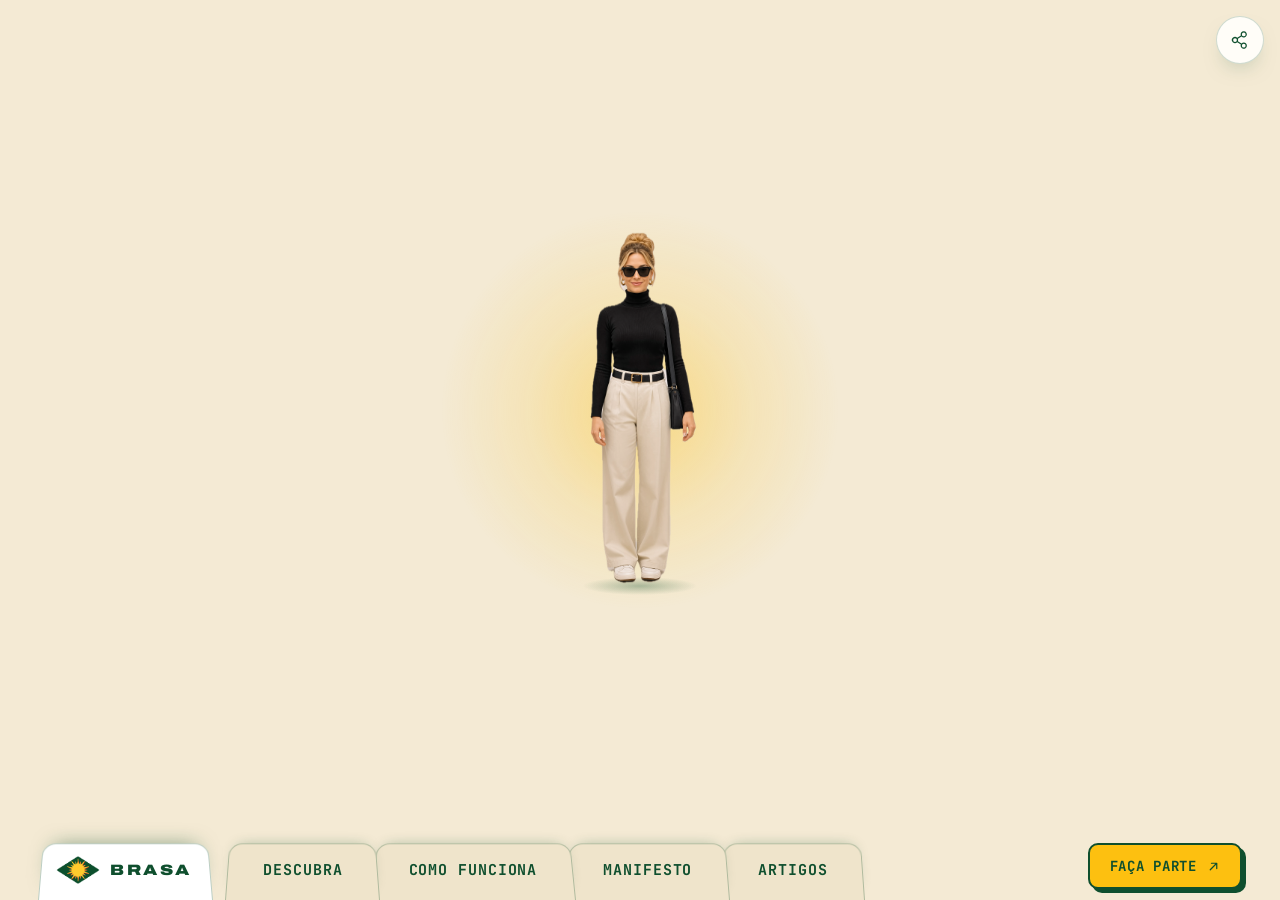
==== index.html @ 1551d1ff "Novo site da BRASA: abas, cadastro com Supabase e manifesto completo Substitui a versão anterior por" ====
<!doctype html>
<html lang="pt-BR">
<head>
<meta charset="utf-8" />
<meta name="viewport" content="width=device-width, initial-scale=1, viewport-fit=cover" />
<title>BRASA — Plataforma de Mobilização Cívica</title>
<meta name="description" content="Plataforma de Mobilização Cívica." />
<link rel="icon" href="assets/brasa-favicon.png" type="image/png" />
<link rel="preconnect" href="https://fonts.googleapis.com" />
<link rel="preconnect" href="https://fonts.gstatic.com" crossorigin />
<link href="https://fonts.googleapis.com/css2?family=Archivo:wdth,wght@112..125,700..900&family=DM+Sans:wght@400;500;700&family=JetBrains+Mono:wght@500;700&display=swap" rel="stylesheet" />
<link rel="stylesheet" href="assets/dock.css?v=share1" />
<link rel="stylesheet" href="assets/share.css?v=share1" />
<style>
  :root {
    --bg: #f4ead4;
    --green: #0f4f2e;
    --brand-green: #0d4f2e;
    --sun: #fdc010;
    --red: #d2202a;
    --cream: #f4ead4;
    --font-display: "Archivo", system-ui, sans-serif;
    --font-body: "DM Sans", system-ui, sans-serif;
    --ease: cubic-bezier(0.22, 1, 0.36, 1); /* easeOutQuint (pocket-design get_easing) */
    --spring: linear(0, 0.0138, 0.0508, 0.1052, 0.1718, 0.2462, 0.3248, 0.4046, 0.4833, 0.559, 0.6303, 0.6963, 0.7563, 0.81, 0.8574, 0.8985, 0.9336, 0.963, 0.9871, 1.0064, 1.0215, 1.0328, 1.0408, 1.046, 1.0489, 1.0499, 1.0494, 1.0476, 1.045, 1.0417, 1.038, 1.0341, 1.0302, 1.0262, 1.0224, 1.0188, 1.0155, 1.0125, 1.0098, 1.0074, 1.0053, 1.0035, 1.002, 1.0008, 0.9998, 0.999, 0.9984, 0.998, 0.9977, 0.9976, 0.9975, 0.9975, 0.9976, 0.9977, 0.9979, 0.9981, 0.9983, 0.9985, 0.9987, 0.9989, 1); /* mola 170/18 */
  }
  * { box-sizing: border-box; margin: 0; padding: 0; }
  html, body { height: 100%; }
  body {
    background: var(--bg); color: var(--green);
    font-family: var(--font-body); overflow: hidden;
    -webkit-font-smoothing: antialiased;
  }
  button { font: inherit; color: inherit; background: none; border: 0; cursor: pointer; }
  a { color: inherit; text-decoration: none; }
  :focus-visible { outline: 2px solid var(--green); outline-offset: 3px; border-radius: 8px; }

  /* Tela inteira: personagem no centro */
  .stage {
    position: fixed; inset: 0;
    /* personagem: altura limitada pela tela, descontando a barra de abas */
    --fig-h: clamp(220px, 42dvh, 360px);   /* pequena, como uma boneca */
    --fig-top: calc((100dvh - 80px) / 2);
  }
  .glow {
    position: absolute; left: 50%; top: var(--fig-top); width: calc(var(--fig-h) * 1.15); aspect-ratio: 1;
    transform: translate(-50%, -50%); border-radius: 50%; pointer-events: none;
    background: radial-gradient(circle, rgba(253, 192, 16, .42) 0%, rgba(253, 192, 16, .14) 38%, rgba(253, 192, 16, 0) 68%);
  }
  /* personagens no centro, como bonecos (vídeos sem fundo), um de cada vez */
  .figure {
    position: absolute; left: 50%; top: var(--fig-top); height: var(--fig-h); aspect-ratio: 390 / 960;
    transform: translate(-50%, -44%) scale(.9); opacity: 0; pointer-events: none;
    transition: opacity .45s var(--ease), transform .45s var(--ease);
  }
  /* um personagem por vez: o ativo entra com mola, o outro sai encolhendo */
  .figure.is-on {
    opacity: 1; transform: translate(-50%, -50%) scale(1);
    transition: opacity .5s var(--ease) .15s, transform 1s var(--spring) .15s;
  }
  .figure canvas, .figure img { position: absolute; inset: 0; width: 100%; height: 100%; display: block; }
  .figure img { object-fit: contain; }
  .figure.playing img { opacity: 0; }
  /* sombra no "chão", como um boneco apoiado */
  .figure::after {
    content: ""; position: absolute; left: 50%; bottom: -1.5%; width: 78%; height: 5%; transform: translateX(-50%); z-index: -1;
    background: radial-gradient(closest-side, rgba(15, 79, 46, .32), rgba(15, 79, 46, 0));
  }
  /* entrada: a personagem surge com mola, o brilho se espalha */
  @keyframes fig-in { from { opacity: 0; transform: translate(-50%, -44%) scale(.9); } to { opacity: 1; transform: translate(-50%, -50%) scale(1); } }
  @keyframes glow-in { from { opacity: 0; transform: translate(-50%, -50%) scale(.55); } to { opacity: 1; transform: translate(-50%, -50%) scale(1); } }
  .glow { animation: glow-in 1.6s var(--ease) both; }

  .corner { position: fixed; width: 22px; height: 22px; border: 2px solid var(--green); z-index: 5; pointer-events: none; opacity: .8; }
  .corner.tl { top: 16px; left: 16px; border-right: 0; border-bottom: 0; }
  .corner.tr { top: 16px; right: 16px; border-left: 0; border-bottom: 0; }
  .corner.bl { bottom: 16px; left: 16px; border-right: 0; border-top: 0; }
  .corner.br { bottom: 16px; right: 16px; border-left: 0; border-top: 0; }

  @media (max-width: 520px) {
    .corner.bl, .corner.br { display: none; }
  }
  @media (prefers-reduced-motion: reduce) {
    .glow { animation: none; }
    .figure, .figure.is-on { transition: none; }
  }
  .sr-only { position: absolute; width: 1px; height: 1px; overflow: hidden; clip: rect(0 0 0 0); white-space: nowrap; }
</style>
</head>
<body class="has-dock">
  <svg width="0" height="0" style="position:absolute" aria-hidden="true">
    <defs>
      <path id="sun" d="M0.0 -100.0 L4.4 -55.8 L13.1 -54.5 L24.1 -74.2 L21.4 -51.7 L29.3 -47.7 L58.8 -80.9 L36.4 -42.6 L42.6 -36.4 L63.1 -45.8 L47.7 -29.3 L51.7 -21.4 L95.1 -30.9 L54.5 -13.1 L55.8 -4.4 L78.0 -0.0 L55.8 4.4 L54.5 13.1 L95.1 30.9 L51.7 21.4 L47.7 29.3 L63.1 45.8 L42.6 36.4 L36.4 42.6 L58.8 80.9 L29.3 47.7 L21.4 51.7 L24.1 74.2 L13.1 54.5 L4.4 55.8 L0.0 100.0 L-4.4 55.8 L-13.1 54.5 L-24.1 74.2 L-21.4 51.7 L-29.3 47.7 L-58.8 80.9 L-36.4 42.6 L-42.6 36.4 L-63.1 45.8 L-47.7 29.3 L-51.7 21.4 L-95.1 30.9 L-54.5 13.1 L-55.8 4.4 L-78.0 0.0 L-55.8 -4.4 L-54.5 -13.1 L-95.1 -30.9 L-51.7 -21.4 L-47.7 -29.3 L-63.1 -45.8 L-42.6 -36.4 L-36.4 -42.6 L-58.8 -80.9 L-29.3 -47.7 L-21.4 -51.7 L-24.1 -74.2 L-13.1 -54.5 L-4.4 -55.8Z"/>
    </defs>
  </svg>

  <span class="corner tl" aria-hidden="true"></span>
  <span class="corner tr" aria-hidden="true"></span>
  <span class="corner bl" aria-hidden="true"></span>
  <span class="corner br" aria-hidden="true"></span>

  <main class="stage">
    <h1 class="sr-only">BRASA — Plataforma de Mobilização Cívica</h1>
    <div class="glow" aria-hidden="true"></div>
    <div class="figure" data-char="moca">
      <img src="assets/personagem-poster.png" width="390" height="960" alt="Moça de óculos escuros, blusa preta e calça bege" />
      <canvas aria-hidden="true"></canvas>
      <video src="assets/personagem-alpha.mp4" muted playsinline preload="auto" aria-hidden="true" hidden></video>
    </div>
    <div class="figure" data-char="rapaz">
      <img src="assets/rapaz-poster.png" width="390" height="960" alt="Rapaz com a camisa do Brasil ouvindo música no celular" />
      <canvas aria-hidden="true"></canvas>
      <video src="assets/rapaz-alpha.mp4" muted playsinline preload="auto" aria-hidden="true" hidden></video>
    </div>
  </main>

  <div class="dock">
    <div class="dock-bar">
      <a class="dock-tab dock-logo" href="index.html" aria-label="BRASA, início" aria-current="page">
        <img class="logo-img" src="assets/brasa-logo.webp" width="2000" height="1292" alt="" />
        <span>BRASA</span>
      </a>
      <nav class="dock-nav" aria-label="Principal">
        <a class="dock-tab" href="descubra.html">Descubra</a>
        <a class="dock-tab" href="como-funciona.html">Como funciona</a>
        <a class="dock-tab dock-manifesto" href="manifesto.html">Manifesto</a>
        <a class="dock-tab" href="artigos.html">Artigos</a>
      </nav>
      <a class="dock-join" href="faca-parte.html">Faça parte</a>
    </div>
  </div>

<script>
/* Personagens sem fundo, um de cada vez: primeiro a moça, depois o rapaz, e assim por diante.
   Cada vídeo traz a cor na metade de cima e o recorte (alfa) na de baixo; o WebGL junta os dois.
   Sem WebGL ou sem autoplay, aparecem as imagens paradas (pôsteres) se alternando.
   Com "reduzir movimento", fica só a moça, parada. */
(() => {
  const figs = [...document.querySelectorAll('.figure')];
  const reduce = window.matchMedia('(prefers-reduced-motion: reduce)').matches;
  if (reduce) { figs[0].classList.add('is-on'); return; }

  const vs = `attribute vec2 p; varying vec2 uv;
    void main(){ uv = vec2((p.x + 1.0) * .5, (1.0 - p.y) * .5); gl_Position = vec4(p, 0., 1.); }`;
  const fs = `precision mediump float; varying vec2 uv; uniform sampler2D t;
    void main(){
      vec3 c = texture2D(t, vec2(uv.x, uv.y * .5)).rgb;
      float a = texture2D(t, vec2(uv.x, .5 + uv.y * .5)).r;
      a = smoothstep(.08, .92, a);
      gl_FragColor = vec4(c, a);
    }`;

  function setup(fig) {
    const video = fig.querySelector('video'), canvas = fig.querySelector('canvas');
    const gl = canvas.getContext('webgl', { premultipliedAlpha: false, alpha: true });
    const ch = { fig, video, ok: false, draw() {} };
    if (!gl) return ch;
    const sh = (type, src) => { const x = gl.createShader(type); gl.shaderSource(x, src); gl.compileShader(x); return x; };
    const prog = gl.createProgram();
    gl.attachShader(prog, sh(gl.VERTEX_SHADER, vs)); gl.attachShader(prog, sh(gl.FRAGMENT_SHADER, fs));
    gl.linkProgram(prog);
    if (!gl.getProgramParameter(prog, gl.LINK_STATUS)) return ch;
    gl.useProgram(prog);
    gl.bindBuffer(gl.ARRAY_BUFFER, gl.createBuffer());
    gl.bufferData(gl.ARRAY_BUFFER, new Float32Array([-1,-1, 1,-1, -1,1, 1,1]), gl.STATIC_DRAW);
    const loc = gl.getAttribLocation(prog, 'p');
    gl.enableVertexAttribArray(loc); gl.vertexAttribPointer(loc, 2, gl.FLOAT, false, 0, 0);
    gl.bindTexture(gl.TEXTURE_2D, gl.createTexture());
    [gl.TEXTURE_MIN_FILTER, gl.TEXTURE_MAG_FILTER].forEach(k => gl.texParameteri(gl.TEXTURE_2D, k, gl.LINEAR));
    [gl.TEXTURE_WRAP_S, gl.TEXTURE_WRAP_T].forEach(k => gl.texParameteri(gl.TEXTURE_2D, k, gl.CLAMP_TO_EDGE));
    const size = () => {
      const r = fig.getBoundingClientRect(), d = Math.min(window.devicePixelRatio || 1, 2);
      canvas.width = Math.max(1, Math.round(r.width * d)); canvas.height = Math.max(1, Math.round(r.height * d));
      gl.viewport(0, 0, canvas.width, canvas.height);
    };
    window.addEventListener('resize', size);
    ch.ok = true;
    ch.draw = () => {
      if (video.readyState >= 2) {
        gl.texImage2D(gl.TEXTURE_2D, 0, gl.RGBA, gl.RGBA, gl.UNSIGNED_BYTE, video);
        gl.clearColor(0, 0, 0, 0); gl.clear(gl.COLOR_BUFFER_BIT);
        gl.drawArrays(gl.TRIANGLE_STRIP, 0, 4);
      }
    };
    ch.size = size;
    const loop = () => {
      if (!video.paused) ch.draw();
      if ('requestVideoFrameCallback' in video) video.requestVideoFrameCallback(loop); else requestAnimationFrame(loop);
    };
    video.addEventListener('playing', () => { size(); fig.classList.add('playing'); }, { once: true });
    loop();
    return ch;
  }

  const chars = figs.map(setup);
  const PLAY_TIMES = 1;          // cada personagem dança uma vez e passa a vez para o outro
  const POSTER_MS = 4000;        // sem vídeo: tempo de cada pôster
  let cur = -1, timer;

  function show(i) {
    clearTimeout(timer);
    cur = i;
    chars.forEach((c, k) => {
      const on = k === i;
      c.fig.classList.toggle('is-on', on);
      if (!on) { c.video.pause(); }
    });
    const c = chars[i];
    let plays = 0;
    const next = () => show((i + 1) % chars.length);
    if (!c.ok) { timer = setTimeout(next, POSTER_MS); return; }
    c.video.currentTime = 0;
    // rede de segurança: se o "ended" não chegar (aba em segundo plano, vídeo travado), troca mesmo assim
    const guard = () => { clearTimeout(timer); timer = setTimeout(next, ((c.video.duration || 4) + 1.5) * 1000); };
    c.video.onended = () => {
      plays += 1;
      if (plays < PLAY_TIMES) { c.video.currentTime = 0; c.video.play().catch(() => {}); guard(); }
      else next();
    };
    guard();
    c.video.play().then(() => { c.size && c.size(); c.draw(); })
      .catch(() => { timer = setTimeout(next, POSTER_MS); });   // autoplay bloqueado: segue com os pôsteres
  }

  document.addEventListener('visibilitychange', () => {
    const c = chars[cur]; if (!c) return;
    if (document.hidden) c.video.pause(); else if (c.ok) c.video.play().catch(() => {});
  });
  setTimeout(() => show(0), 150);
})();
</script>
<script src="assets/dock.js?v=share1" defer></script>
<script src="assets/share.js?v=share2"></script>
</body>
</html>
---- assets/dock.css ----
/* ==========================================================
   BRASA · navegação em abas de pasta (compartilhada)

   A página inteira é a pasta: uma moldura verde contorna a tela
   e se fecha na faixa do rodapé, de onde saem as abas. A aba
   ativa é verde, da mesma cor da moldura, então ela "segura" a
   folha que está aberta. A aba ativa fica branca; a do Manifesto fica vermelha quando ativa.

   - Marque a página/seção atual com aria-current="page".
   - assets/dock.js troca a aba no clique e conforme a rolagem.
   ========================================================== */
:root {
  --dock-green: #0f4f2e;
  --dock-active: #0f4f2e;   /* cor da pasta aberta (moldura, faixa e aba ativa) */
  --dock-paper: #fbf6ea;
  --dock-paper-2: #efe4cb;
  --dock-sun: #fdc010;
  --dock-red: #d2202a;
  --dock-line: rgba(15, 79, 46, .28);
  --dock-mono: "JetBrains Mono", ui-monospace, "Courier New", monospace;
  --dock-ease: cubic-bezier(0.22, 1, 0.36, 1); /* easeOutQuint (pocket-design get_easing) */
  --dock-frame: 6px;
  --dock-soft: cubic-bezier(0.37, 0, 0.63, 1); /* easeInOutSine: troca de aba quase imperceptível */
}

/* ---------- moldura da pasta (só na página do Manifesto) ---------- */
.has-dock.is-manifesto::before {
  content: ""; position: fixed; inset: 0; z-index: 29; pointer-events: none;
  border: var(--dock-frame) solid var(--dock-active); border-bottom: 0;
  border-radius: 18px 18px 0 0;
}
/* preenche os cantos de fora da curva, para a moldura parecer recortada */
.has-dock.is-manifesto::after {
  content: ""; position: fixed; inset: 0; z-index: 28; pointer-events: none;
  background:
    radial-gradient(circle at 100% 100%, transparent 17px, var(--dock-active) 18px) 0 0 / 18px 18px no-repeat,
    radial-gradient(circle at 0 100%, transparent 17px, var(--dock-active) 18px) 100% 0 / 18px 18px no-repeat;
}
.has-dock .corner { display: none; }
/* reserva espaço para as abas não cobrirem o fim da página */
.has-dock main { padding-bottom: calc(86px + env(safe-area-inset-bottom)); }

/* ---------- rodapé ---------- */
.dock {
  position: fixed; z-index: 30; left: 0; right: 0; bottom: 0;
  padding-bottom: env(safe-area-inset-bottom);
  pointer-events: none;                 /* só abas e botão recebem clique */
  font-family: var(--dock-mono);
  animation: dock-in .9s var(--dock-ease) .4s both; /* a barra sobe ao abrir a página */
}
@keyframes dock-in { from { transform: translateY(100%); } to { transform: none; } }
/* faixa de baixo (continua a moldura) — só no Manifesto */
.is-manifesto .dock::after {
  content: ""; position: absolute; left: 0; right: 0; bottom: 0; z-index: 4;
  height: calc(var(--dock-frame) + env(safe-area-inset-bottom));
  background: var(--dock-active);
  transition: background-color .6s var(--dock-soft);
}
.dock a { text-decoration: none; }

.dock-bar { display: flex; align-items: flex-end; gap: 16px; padding: 0 clamp(14px, 3vw, 40px); }
.dock-nav { display: flex; align-items: flex-end; flex: 1; padding-left: 6px; }

/* ---------- a aba ---------- */
.dock-tab {
  --tab-bg: var(--dock-paper-2);
  --tab-fg: var(--dock-green);
  position: relative; isolation: isolate;
  display: inline-flex; align-items: center; justify-content: center; gap: 10px;
  color: var(--tab-fg);
  font-family: var(--dock-mono); font-weight: 700; letter-spacing: .06em; text-transform: uppercase; white-space: nowrap;
}
/* forma de aba de pasta: topo arredondado e laterais levemente inclinadas */
.dock-tab::before {
  content: ""; position: absolute; inset: 0; z-index: -1;
  background: var(--tab-bg);
  border: 1px solid var(--dock-line); border-bottom: 0;
  border-radius: 14px 14px 0 0;
  transform: perspective(28px) rotateX(1.6deg); transform-origin: bottom;
  transition: background-color .6s var(--dock-soft), border-color .6s var(--dock-soft);
}
.dock-tab {
  pointer-events: auto;
  height: 60px; padding: 0 38px; margin-left: -10px;
  font-size: 15px;
  transition: color .6s var(--dock-soft);
}
.dock-tab::before { box-shadow: 0 -6px 16px -10px rgba(15, 79, 46, .45); }

.dock-tab:hover::before { background: var(--dock-paper); }
.dock-tab:focus-visible { outline: none; }
.dock-tab:focus-visible::before { box-shadow: 0 0 0 2px var(--dock-red); }

/* aba ativa: fica branca e à frente das outras (sem animação de levantar) */
.dock-tab[aria-current="page"] { --tab-bg: #ffffff; z-index: 3; }
.dock-tab[aria-current="page"]::before { background: #ffffff; box-shadow: 0 -10px 22px -12px rgba(15, 79, 46, .5); }

/* Manifesto: bege como as outras; fica vermelho só quando está ativo (clicado / aberto).
   Na página dele a moldura também fica vermelha. */
.is-manifesto { --dock-active: #b3161f; }
.dock-tab.dock-manifesto[aria-current="page"] { --tab-fg: #f4ead4; }
.dock-tab.dock-manifesto[aria-current="page"]::before { background: #b3161f; border-color: #b3161f; }

/* marca (primeira aba) */
.dock-logo { margin-left: 0; padding: 0 22px 0 18px; z-index: 1; }
.dock-logo img { width: 44px; height: auto; flex: none; display: block; }
.dock-logo span { font-family: "Archivo", system-ui, sans-serif; font-stretch: 125%; font-weight: 900; font-size: 15px; letter-spacing: .16em; }

/* empilhamento: cada aba um pouco à frente da seguinte, como divisórias */
.dock-nav .dock-tab:nth-child(1) { z-index: 2; }
.dock-nav .dock-tab:nth-child(2) { z-index: 1; }
.dock-nav .dock-tab:nth-child(3) { z-index: 0; }
.dock-nav .dock-tab:nth-child(4) { z-index: -1; }
.dock-nav .dock-tab[aria-current="page"] { z-index: 3; }

/* ---------- Faça parte: botão de ação, separado das abas ---------- */
.dock-join {
  pointer-events: auto; align-self: center; margin-bottom: 8px;
  display: inline-flex; align-items: center; gap: 10px;
  min-height: 46px; padding: 0 20px; border-radius: 10px;
  background: var(--dock-sun); color: var(--dock-green);
  border: 2px solid var(--dock-green); box-shadow: 4px 4px 0 var(--dock-green);
  font-family: var(--dock-mono); font-size: 14px; font-weight: 700; letter-spacing: .05em; text-transform: uppercase; white-space: nowrap;
  transition: transform .2s var(--dock-ease), box-shadow .2s var(--dock-ease);
}
.dock-join:hover { transform: translate(-2px, -2px); box-shadow: 6px 6px 0 var(--dock-green); }
.dock-join:active { transform: translate(2px, 2px); box-shadow: 1px 1px 0 var(--dock-green); }
.dock-join:focus-visible { outline: 2px solid var(--dock-red); outline-offset: 3px; }
/* seta Phosphor arrow-up-right-bold (pocket-design get_icon), na cor do texto */
.dock-join::after {
  content: ""; width: 13px; height: 13px; flex: none; background: currentColor;
  -webkit-mask: url("data:image/svg+xml,%3Csvg xmlns='http://www.w3.org/2000/svg' viewBox='0 0 256 256'%3E%3Cpath d='M204 64v104a12 12 0 0 1-24 0V93L72.49 200.49a12 12 0 0 1-17-17L163 76H88a12 12 0 0 1 0-24h104a12 12 0 0 1 12 12'/%3E%3C/svg%3E") center / contain no-repeat;
          mask: url("data:image/svg+xml,%3Csvg xmlns='http://www.w3.org/2000/svg' viewBox='0 0 256 256'%3E%3Cpath d='M204 64v104a12 12 0 0 1-24 0V93L72.49 200.49a12 12 0 0 1-17-17L163 76H88a12 12 0 0 1 0-24h104a12 12 0 0 1 12 12'/%3E%3C/svg%3E") center / contain no-repeat;
  transition: transform .2s var(--dock-ease);
}
.dock-join:hover::after { transform: translate(2px, -2px); }

/* âncoras das seções não ficam coladas no topo */
.sheet { scroll-margin-top: 24px; }

@media (max-width: 900px) {
  .dock-logo span { display: none; }
  .dock-tab { padding: 0 18px; font-size: 13px; }
  .dock-join { padding: 0 14px; font-size: 12px; }
}

/* celular: as três abas dividem a largura; Faça parte flutua acima, à direita */
@media (max-width: 600px) {
  :root { --dock-frame: 4px; }
  .has-dock.is-manifesto::before { border-radius: 12px 12px 0 0; }
  .has-dock.is-manifesto::after { display: none; }
  .dock-bar { padding: 0 4px; }
  .dock-bar .dock-logo { flex: 0 0 50px; padding: 0 6px; margin-left: 0; }
  .dock-logo img { width: 34px; }
  .dock-logo span { display: none; }
  .dock-nav { padding-left: 0; min-width: 0; }
  .dock-nav .dock-tab { flex: 1 1 0; min-width: 0; }
  .dock-tab { height: 52px; padding: 0 3px; margin-left: -5px; font-size: 9.5px; overflow-wrap: anywhere; hyphens: auto; letter-spacing: .03em; white-space: normal; text-align: center; line-height: 1.15; }
  .dock-join { position: absolute; right: 14px; bottom: calc(72px + env(safe-area-inset-bottom)); margin: 0; min-height: 42px; box-shadow: 3px 3px 0 var(--dock-green); }
  .has-dock main { padding-bottom: calc(128px + env(safe-area-inset-bottom)); }
}

@media (prefers-reduced-motion: reduce) {
  .dock { animation: none; }
  .dock-tab, .dock-tab::before, .dock-join, .dock-join::after { transition: none; }
}

/* no Manifesto, as abas se apoiam na faixa vermelha */
.is-manifesto .dock { padding-bottom: calc(var(--dock-frame) + env(safe-area-inset-bottom)); }
---- assets/share.css ----
/* BRASA · botão de compartilhar e quadro com as redes (canto superior direito) */
.share-root {
  --sh-green: #0f4f2e; --sh-paper: #fffdf8; --sh-beige: #f4ead4; --sh-sun: #fdc010; --sh-red: #b3161f;
  --sh-ease: cubic-bezier(0.22, 1, 0.36, 1);
  position: fixed; z-index: 40; top: calc(16px + env(safe-area-inset-top)); right: 16px;
  font-family: "DM Sans", system-ui, sans-serif; color: var(--sh-green);
}
.share-btn {
  display: grid; place-items: center; width: 48px; height: 48px; border-radius: 50%; cursor: pointer;
  background: var(--sh-paper); color: var(--sh-green); border: 1.5px solid rgba(15, 79, 46, .2);
  box-shadow: 0 10px 24px -14px rgba(15, 79, 46, .6);
  transition: transform .2s var(--sh-ease), background-color .2s var(--sh-ease), border-color .2s;
}
.share-btn:hover { transform: translateY(-1px); border-color: var(--sh-green); }
.share-btn[aria-expanded="true"] { background: var(--sh-green); color: var(--sh-sun); border-color: var(--sh-green); }
.share-btn:focus-visible, .share-panel :focus-visible { outline: 2px solid var(--sh-red); outline-offset: 2px; }

.share-panel {
  position: absolute; right: 0; top: 60px; width: min(320px, calc(100vw - 32px));
  padding: 18px; border-radius: 18px; background: var(--sh-paper); border: 1px solid rgba(15, 79, 46, .16);
  box-shadow: 0 30px 60px -24px rgba(15, 79, 46, .55);
  opacity: 0; transform: translateY(-6px) scale(.98); transform-origin: top right;
  transition: opacity .18s var(--sh-ease), transform .22s var(--sh-ease);
}
.share-panel.is-open { opacity: 1; transform: none; }
.share-head { display: flex; align-items: center; justify-content: space-between; }
.share-head p { font-family: "Archivo", system-ui, sans-serif; font-stretch: 112%; font-weight: 800; font-size: 18px; }
.share-close { display: grid; place-items: center; width: 36px; height: 36px; border: 0; border-radius: 50%; background: transparent; color: inherit; cursor: pointer; }
.share-close:hover { background: rgba(15, 79, 46, .08); }
.share-nets { display: grid; gap: 8px; margin-top: 12px; }
.share-net {
  display: flex; align-items: center; gap: 12px; min-height: 52px; padding: 0 14px; border-radius: 12px; text-decoration: none; color: var(--sh-green);
  background: var(--sh-beige); border: 1.5px solid transparent; font-weight: 700;
  transition: border-color .2s var(--sh-ease), transform .2s var(--sh-ease), background-color .2s;
}
a.share-net:hover { border-color: var(--sh-green); transform: translateX(2px); }
.share-net span { display: flex; flex-direction: column; line-height: 1.15; }
.share-net small { font-weight: 500; font-size: 12px; color: #6a7568; }
.share-net.is-soon { opacity: .7; cursor: default; }
.share-sub { margin-top: 16px; font-family: "JetBrains Mono", ui-monospace, monospace; font-size: 11px; font-weight: 700; letter-spacing: .12em; text-transform: uppercase; color: #6a7568; }
.share-actions { display: flex; gap: 8px; margin-top: 8px; }
.share-act {
  flex: 1; display: inline-flex; align-items: center; justify-content: center; gap: 8px; min-height: 44px; padding: 0 12px;
  border-radius: 10px; border: 1.5px solid rgba(15, 79, 46, .2); background: transparent; color: var(--sh-green); cursor: pointer; font: inherit; font-weight: 700; font-size: 14px;
}
.share-act:hover { border-color: var(--sh-green); background: rgba(15, 79, 46, .05); }
@media (prefers-reduced-motion: reduce) { .share-btn, .share-panel, .share-net { transition: none; } }
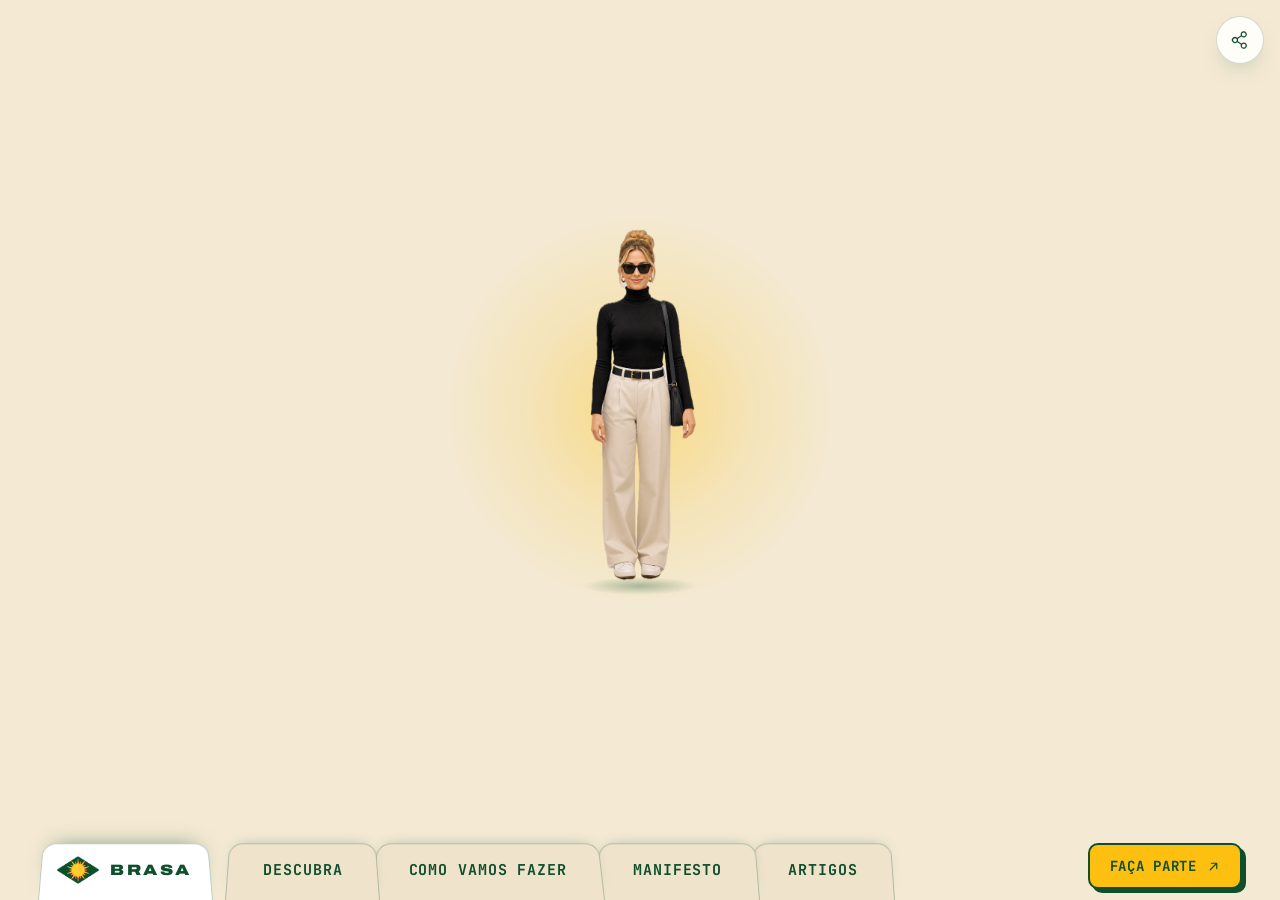
==== commit abfb1d86: "Personagens novos, cards empilhados e aba "Como vamos fazer" - Tela inicial: 10 personagens sem fund" ====
--- a/index.html
+++ b/index.html
@@ -49,7 +49,10 @@
   }
   /* personagens no centro, como bonecos (vídeos sem fundo), um de cada vez */
   .figure {
-    position: absolute; left: 50%; top: var(--fig-top); height: var(--fig-h); aspect-ratio: 390 / 960;
+    /* --gap: espaço entre os pés e a base do vídeo; --zoom: aumenta quem foi filmado de mais longe.
+       O topo é ajustado para os pés de todos ficarem na mesma linha de chão. */
+    position: absolute; left: 50%; height: calc(var(--fig-h) * var(--zoom, 1)); aspect-ratio: var(--ar, 390 / 960);
+    top: calc(var(--fig-top) + var(--fig-h) * (.47 - var(--zoom, 1) * (.5 - var(--gap, .03))));
     transform: translate(-50%, -44%) scale(.9); opacity: 0; pointer-events: none;
     transition: opacity .45s var(--ease), transform .45s var(--ease);
   }
@@ -63,7 +66,7 @@
   .figure.playing img { opacity: 0; }
   /* sombra no "chão", como um boneco apoiado */
   .figure::after {
-    content: ""; position: absolute; left: 50%; bottom: -1.5%; width: 78%; height: 5%; transform: translateX(-50%); z-index: -1;
+    content: ""; position: absolute; left: 50%; bottom: calc((var(--gap, .03) - .03) * 100% - 1.5%); width: 78%; height: 5%; transform: translateX(-50%); z-index: -1;
     background: radial-gradient(closest-side, rgba(15, 79, 46, .32), rgba(15, 79, 46, 0));
   }
   /* entrada: a personagem surge com mola, o brilho se espalha */
@@ -102,15 +105,55 @@
   <main class="stage">
     <h1 class="sr-only">BRASA — Plataforma de Mobilização Cívica</h1>
     <div class="glow" aria-hidden="true"></div>
-    <div class="figure" data-char="moca">
+    <div class="figure" data-char="moca" style="--ar: 390 / 960; --gap: .022">
       <img src="assets/personagem-poster.png" width="390" height="960" alt="Moça de óculos escuros, blusa preta e calça bege" />
       <canvas aria-hidden="true"></canvas>
       <video src="assets/personagem-alpha.mp4" muted playsinline preload="auto" aria-hidden="true" hidden></video>
     </div>
-    <div class="figure" data-char="rapaz">
+    <div class="figure" data-char="rapaz" style="--ar: 390 / 960; --gap: .037">
       <img src="assets/rapaz-poster.png" width="390" height="960" alt="Rapaz com a camisa do Brasil ouvindo música no celular" />
       <canvas aria-hidden="true"></canvas>
       <video src="assets/rapaz-alpha.mp4" muted playsinline preload="auto" aria-hidden="true" hidden></video>
+    </div>
+    <div class="figure" data-char="leitora" style="--ar: 334 / 960; --gap: .025">
+      <img data-src="assets/leitora-poster.png" width="334" height="960" alt="Mulher de turbante lendo um livro verde" />
+      <canvas aria-hidden="true"></canvas>
+      <video src="assets/leitora-alpha.mp4" muted playsinline preload="none" aria-hidden="true" hidden></video>
+    </div>
+    <div class="figure" data-char="indio" style="--ar: 382 / 960; --gap: .036; --zoom: 1.1">
+      <img data-src="assets/indio-poster.png" width="382" height="960" alt="Homem indígena de cocar segurando um notebook com o sol da BRASA" />
+      <canvas aria-hidden="true"></canvas>
+      <video src="assets/indio-alpha.mp4" muted playsinline preload="none" aria-hidden="true" hidden></video>
+    </div>
+    <div class="figure" data-char="executiva" style="--ar: 446 / 960; --gap: .023">
+      <img data-src="assets/executiva-poster.png" width="446" height="960" alt="Mulher de terninho marrom, sorrindo, de braços cruzados" />
+      <canvas aria-hidden="true"></canvas>
+      <video src="assets/executiva-alpha.mp4" muted playsinline preload="none" aria-hidden="true" hidden></video>
+    </div>
+    <div class="figure" data-char="drone" style="--ar: 540 / 960; --gap: .042; --zoom: 1.2">
+      <img data-src="assets/drone-poster.png?v=2" width="540" height="960" alt="Rapaz de óculos pilotando dois drones pelo celular" />
+      <canvas aria-hidden="true"></canvas>
+      <video src="assets/drone-alpha.mp4?v=2" muted playsinline preload="none" aria-hidden="true" hidden></video>
+    </div>
+    <div class="figure" data-char="campo" style="--ar: 414 / 960; --gap: .044">
+      <img data-src="assets/campo-poster.png" width="414" height="960" alt="Agricultora de chapéu de palha com uma cesta de milho" />
+      <canvas aria-hidden="true"></canvas>
+      <video src="assets/campo-alpha.mp4" muted playsinline preload="none" aria-hidden="true" hidden></video>
+    </div>
+    <div class="figure" data-char="motoboy" style="--ar: 528 / 960; --gap: .144; --zoom: 1.35">
+      <img data-src="assets/motoboy-poster.png" width="528" height="960" alt="Motoboy ao lado da moto, tirando o capacete" />
+      <canvas aria-hidden="true"></canvas>
+      <video src="assets/motoboy-alpha.mp4" muted playsinline preload="none" aria-hidden="true" hidden></video>
+    </div>
+    <div class="figure" data-char="corredores" style="--ar: 538 / 960; --gap: .108; --zoom: 1.2">
+      <img data-src="assets/corredores-poster.png" width="538" height="960" alt="Casal de corredores com o uniforme verde da BRASA" />
+      <canvas aria-hidden="true"></canvas>
+      <video src="assets/corredores-alpha.mp4" muted playsinline preload="none" aria-hidden="true" hidden></video>
+    </div>
+    <div class="figure" data-char="jose" style="--ar: 346 / 960; --gap: .041">
+      <img data-src="assets/jose-poster.png" width="346" height="960" alt="José, de verde, segurando uma grande chave dourada" />
+      <canvas aria-hidden="true"></canvas>
+      <video src="assets/jose-alpha.mp4" muted playsinline preload="none" aria-hidden="true" hidden></video>
     </div>
   </main>
 
@@ -122,7 +165,7 @@
       </a>
       <nav class="dock-nav" aria-label="Principal">
         <a class="dock-tab" href="descubra.html">Descubra</a>
-        <a class="dock-tab" href="como-funciona.html">Como funciona</a>
+        <a class="dock-tab" href="como-funciona.html">Como vamos fazer</a>
         <a class="dock-tab dock-manifesto" href="manifesto.html">Manifesto</a>
         <a class="dock-tab" href="artigos.html">Artigos</a>
       </nav>
@@ -131,14 +174,15 @@
   </div>
 
 <script>
-/* Personagens sem fundo, um de cada vez: primeiro a moça, depois o rapaz, e assim por diante.
+/* Personagens sem fundo, um de cada vez, mulheres e homens intercalados; o casal de corredores
+   vem antes do José com a chave, que fecha a sequência. Depois recomeça (loop).
    Cada vídeo traz a cor na metade de cima e o recorte (alfa) na de baixo; o WebGL junta os dois.
    Sem WebGL ou sem autoplay, aparecem as imagens paradas (pôsteres) se alternando.
    Com "reduzir movimento", fica só a moça, parada. */
 (() => {
   const figs = [...document.querySelectorAll('.figure')];
   const reduce = window.matchMedia('(prefers-reduced-motion: reduce)').matches;
-  if (reduce) { figs[0].classList.add('is-on'); return; }
+  if (reduce) { figs[0].classList.add('is-on'); return; }   // fica só a primeira, parada
 
   const vs = `attribute vec2 p; varying vec2 uv;
     void main(){ uv = vec2((p.x + 1.0) * .5, (1.0 - p.y) * .5); gl_Position = vec4(p, 0., 1.); }`;
@@ -147,12 +191,12 @@
       vec3 c = texture2D(t, vec2(uv.x, uv.y * .5)).rgb;
       float a = texture2D(t, vec2(uv.x, .5 + uv.y * .5)).r;
       a = smoothstep(.08, .92, a);
-      gl_FragColor = vec4(c, a);
+      gl_FragColor = vec4(c * a, a);   // cor pré-multiplicada: fundo transparente também no iPhone/Android
     }`;
 
   function setup(fig) {
     const video = fig.querySelector('video'), canvas = fig.querySelector('canvas');
-    const gl = canvas.getContext('webgl', { premultipliedAlpha: false, alpha: true });
+    const gl = canvas.getContext('webgl', { premultipliedAlpha: true, alpha: true, antialias: false });
     const ch = { fig, video, ok: false, draw() {} };
     if (!gl) return ch;
     const sh = (type, src) => { const x = gl.createShader(type); gl.shaderSource(x, src); gl.compileShader(x); return x; };
@@ -193,6 +237,13 @@
   }
 
   const chars = figs.map(setup);
+  // carrega o vídeo do próximo personagem enquanto o atual se apresenta
+  const warm = c => {
+    if (!c) return;
+    const img = c.fig.querySelector('img[data-src]');
+    if (img) { img.src = img.dataset.src; img.removeAttribute('data-src'); }
+    if (c.video.readyState === 0 && c.video.preload !== 'auto') { c.video.preload = 'auto'; c.video.load(); }
+  };
   const PLAY_TIMES = 1;          // cada personagem dança uma vez e passa a vez para o outro
   const POSTER_MS = 4000;        // sem vídeo: tempo de cada pôster
   let cur = -1, timer;
@@ -206,6 +257,7 @@
       if (!on) { c.video.pause(); }
     });
     const c = chars[i];
+    warm(c); warm(chars[(i + 1) % chars.length]);
     let plays = 0;
     const next = () => show((i + 1) % chars.length);
     if (!c.ok) { timer = setTimeout(next, POSTER_MS); return; }
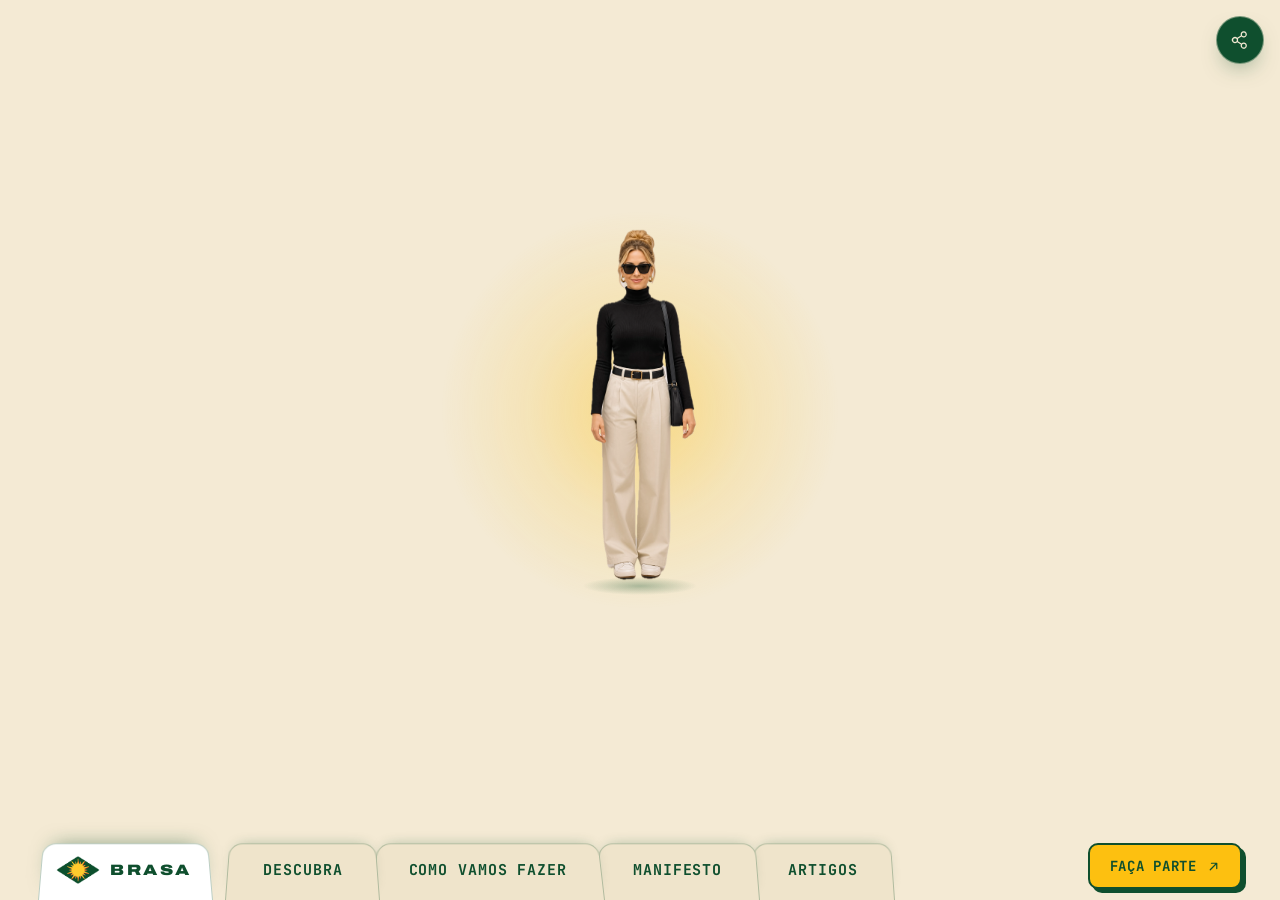
==== commit 390c4800: "Braseiro, FAQ no Descubra e espaçamento padrão no site - Faça parte vira Braseiro: painel com comuni" ====
--- a/index.html
+++ b/index.html
@@ -9,8 +9,8 @@
 <link rel="preconnect" href="https://fonts.googleapis.com" />
 <link rel="preconnect" href="https://fonts.gstatic.com" crossorigin />
 <link href="https://fonts.googleapis.com/css2?family=Archivo:wdth,wght@112..125,700..900&family=DM+Sans:wght@400;500;700&family=JetBrains+Mono:wght@500;700&display=swap" rel="stylesheet" />
-<link rel="stylesheet" href="assets/dock.css?v=share1" />
-<link rel="stylesheet" href="assets/share.css?v=share1" />
+<link rel="stylesheet" href="assets/dock.css?v=space1" />
+<link rel="stylesheet" href="assets/share.css?v=share3" />
 <style>
   :root {
     --bg: #f4ead4;
--- a/assets/dock.css
+++ b/assets/dock.css
@@ -10,6 +10,12 @@
    - assets/dock.js troca a aba no clique e conforme a rolagem.
    ========================================================== */
 :root {
+  /* espaçamento padrão do site: use estes valores nas seções de todas as páginas */
+  --space-x: clamp(20px, 5vw, 64px);          /* respiro lateral */
+  --space-section: clamp(64px, 8vw, 112px);   /* entre seções */
+  --space-head: clamp(24px, 3vw, 40px);       /* entre o título da seção e o conteúdo */
+  --space-panel: clamp(8px, 1.4vw, 20px);     /* margem dos painéis com cantos arredondados */
+  --content-max: 1120px;                      /* largura máxima do conteúdo */
   --dock-green: #0f4f2e;
   --dock-active: #0f4f2e;   /* cor da pasta aberta (moldura, faixa e aba ativa) */
   --dock-paper: #fbf6ea;
--- a/assets/share.css
+++ b/assets/share.css
@@ -7,12 +7,12 @@
 }
 .share-btn {
   display: grid; place-items: center; width: 48px; height: 48px; border-radius: 50%; cursor: pointer;
-  background: var(--sh-paper); color: var(--sh-green); border: 1.5px solid rgba(15, 79, 46, .2);
-  box-shadow: 0 10px 24px -14px rgba(15, 79, 46, .6);
+  background: var(--sh-green); color: var(--sh-beige); border: 1.5px solid rgba(244, 234, 212, .45);
+  box-shadow: 0 10px 24px -12px rgba(15, 79, 46, .75);
   transition: transform .2s var(--sh-ease), background-color .2s var(--sh-ease), border-color .2s;
 }
-.share-btn:hover { transform: translateY(-1px); border-color: var(--sh-green); }
-.share-btn[aria-expanded="true"] { background: var(--sh-green); color: var(--sh-sun); border-color: var(--sh-green); }
+.share-btn:hover { transform: translateY(-1px); background: #1d6a43; border-color: #1d6a43; }
+.share-btn[aria-expanded="true"] { background: var(--sh-sun); color: var(--sh-green); border-color: var(--sh-green); }
 .share-btn:focus-visible, .share-panel :focus-visible { outline: 2px solid var(--sh-red); outline-offset: 2px; }
 
 .share-panel {
